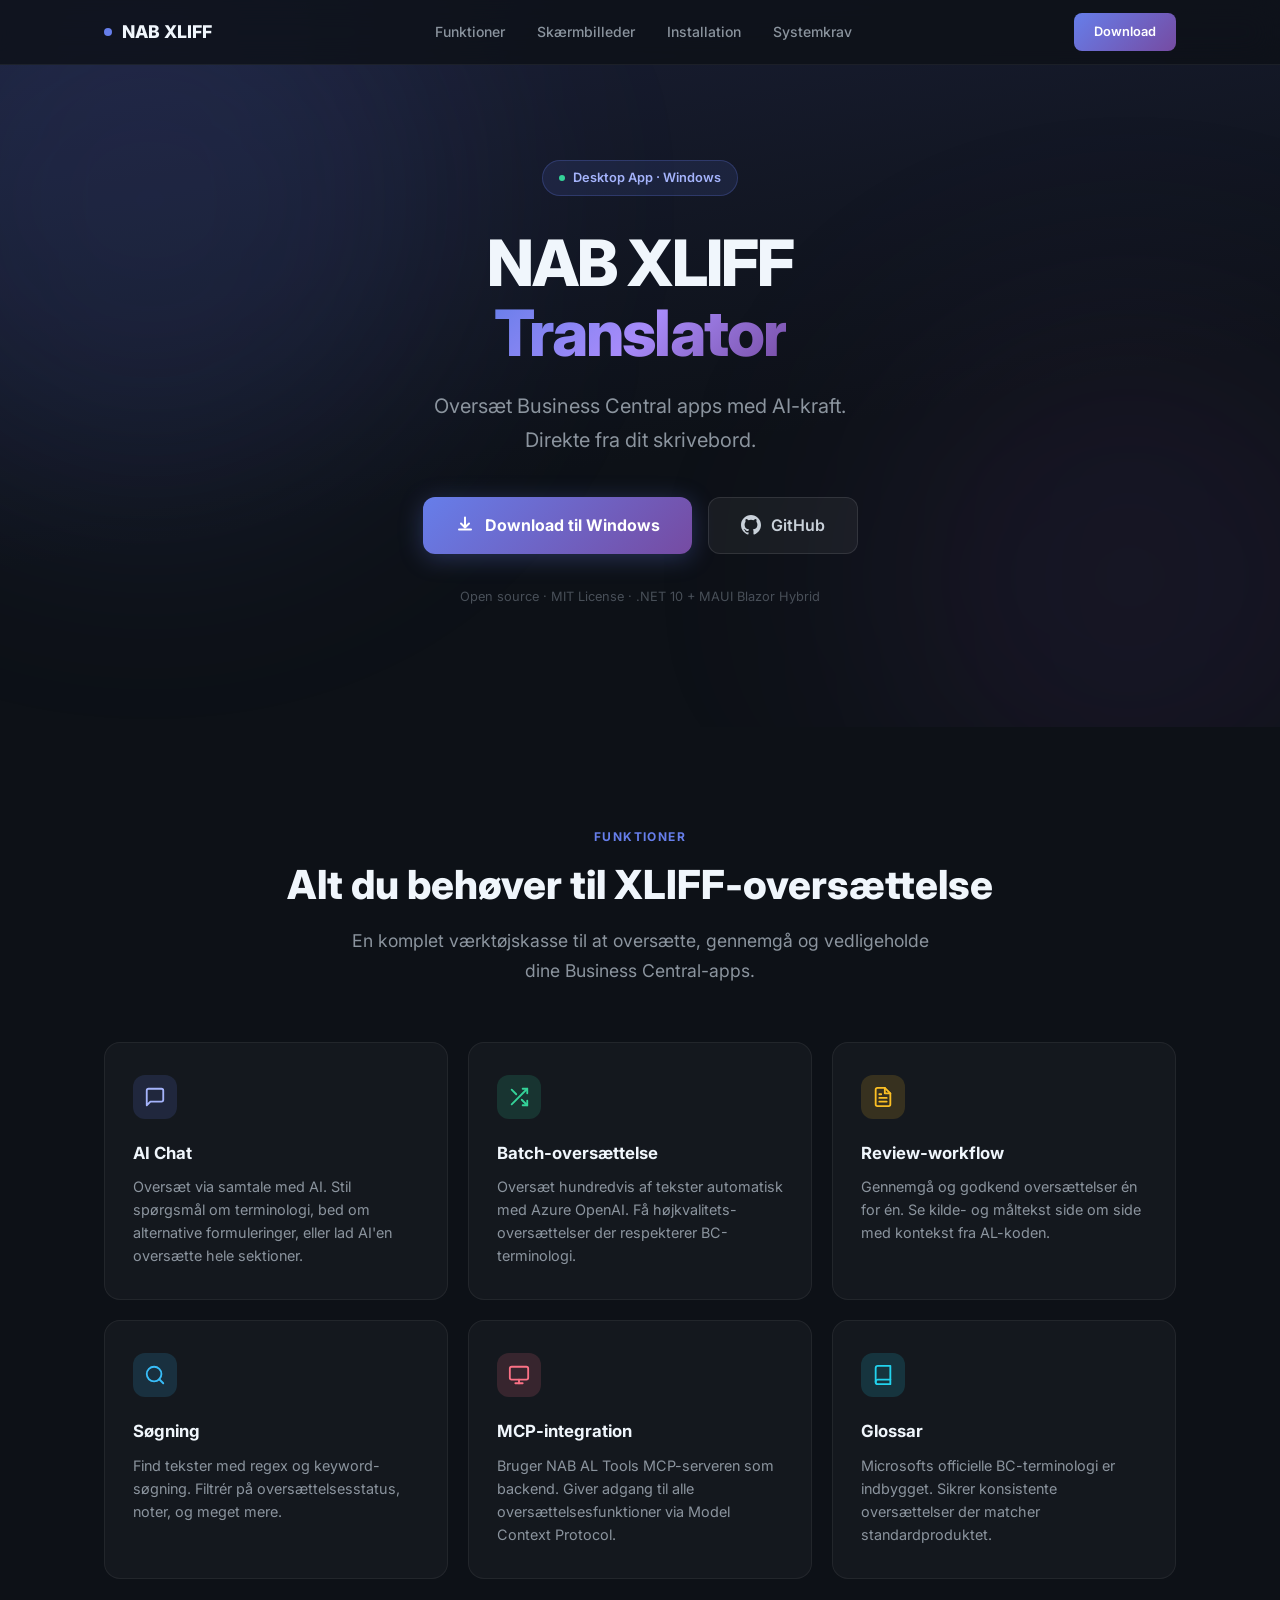
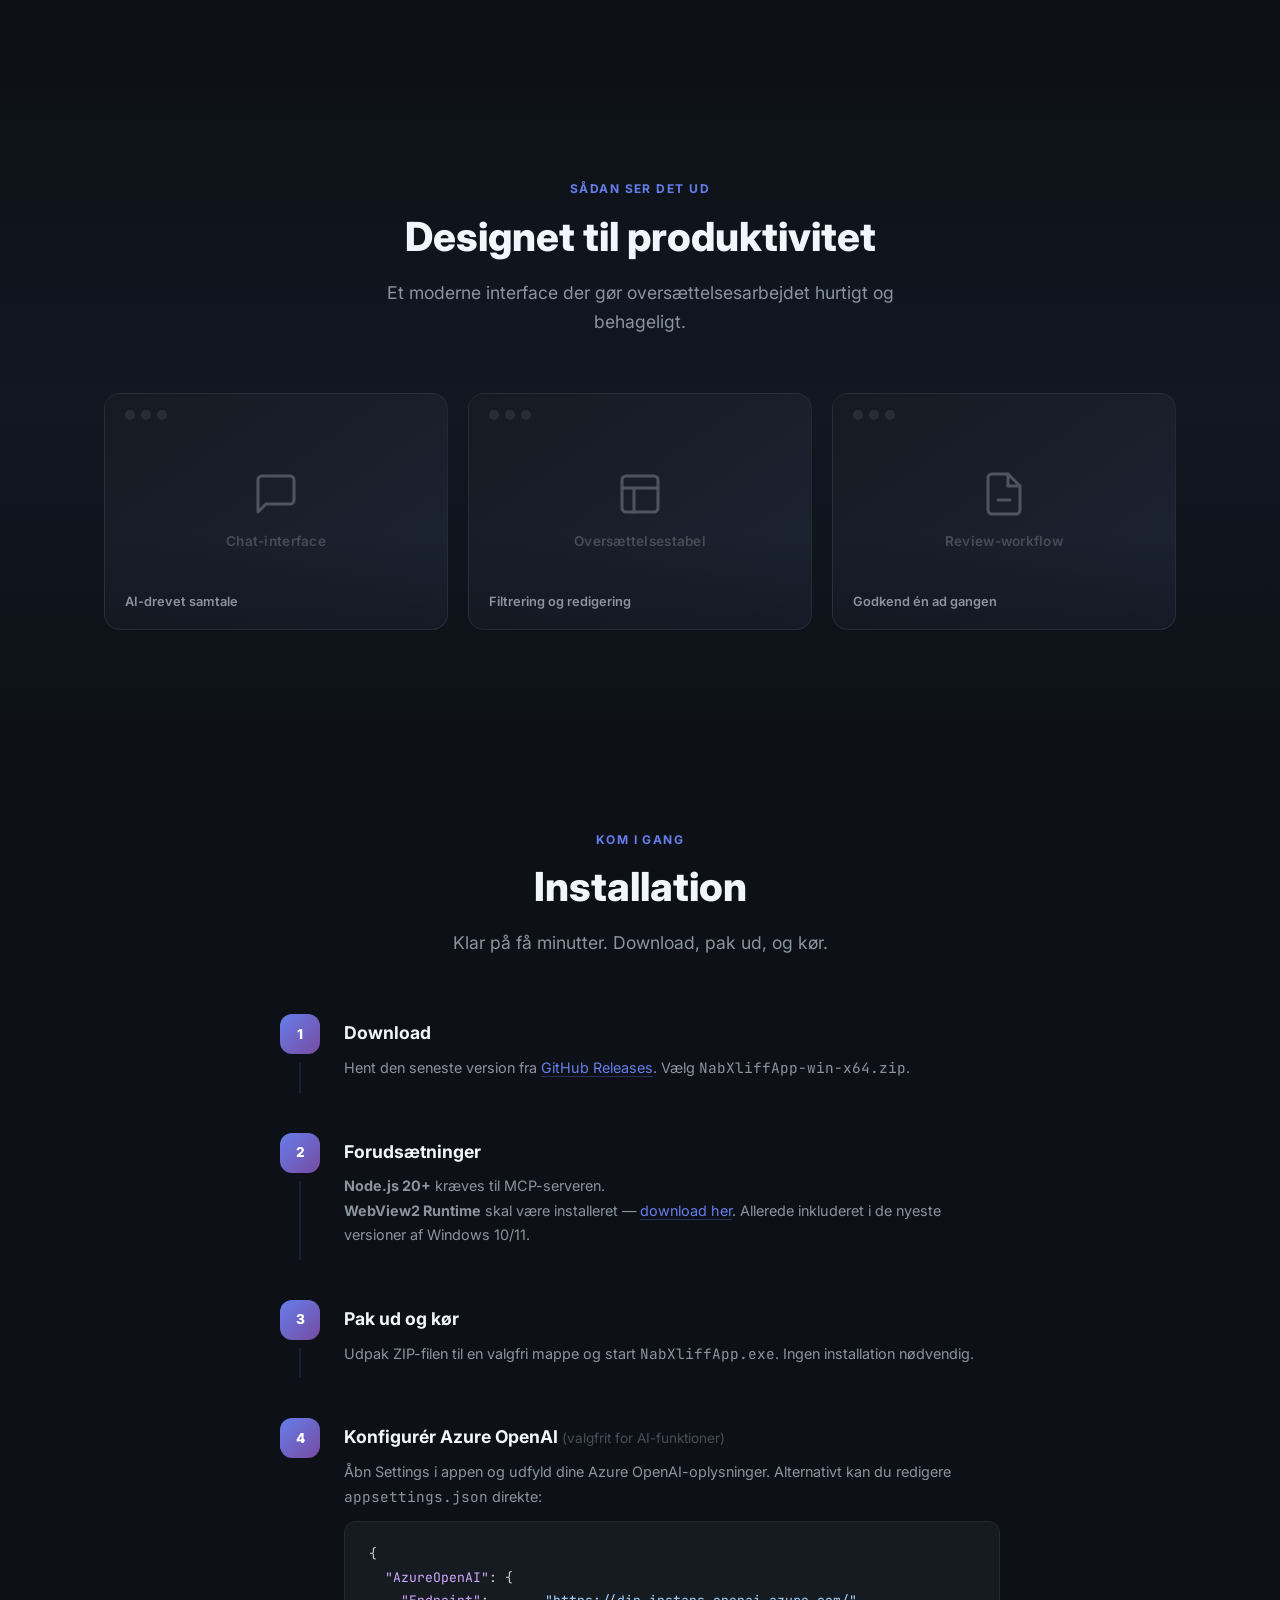
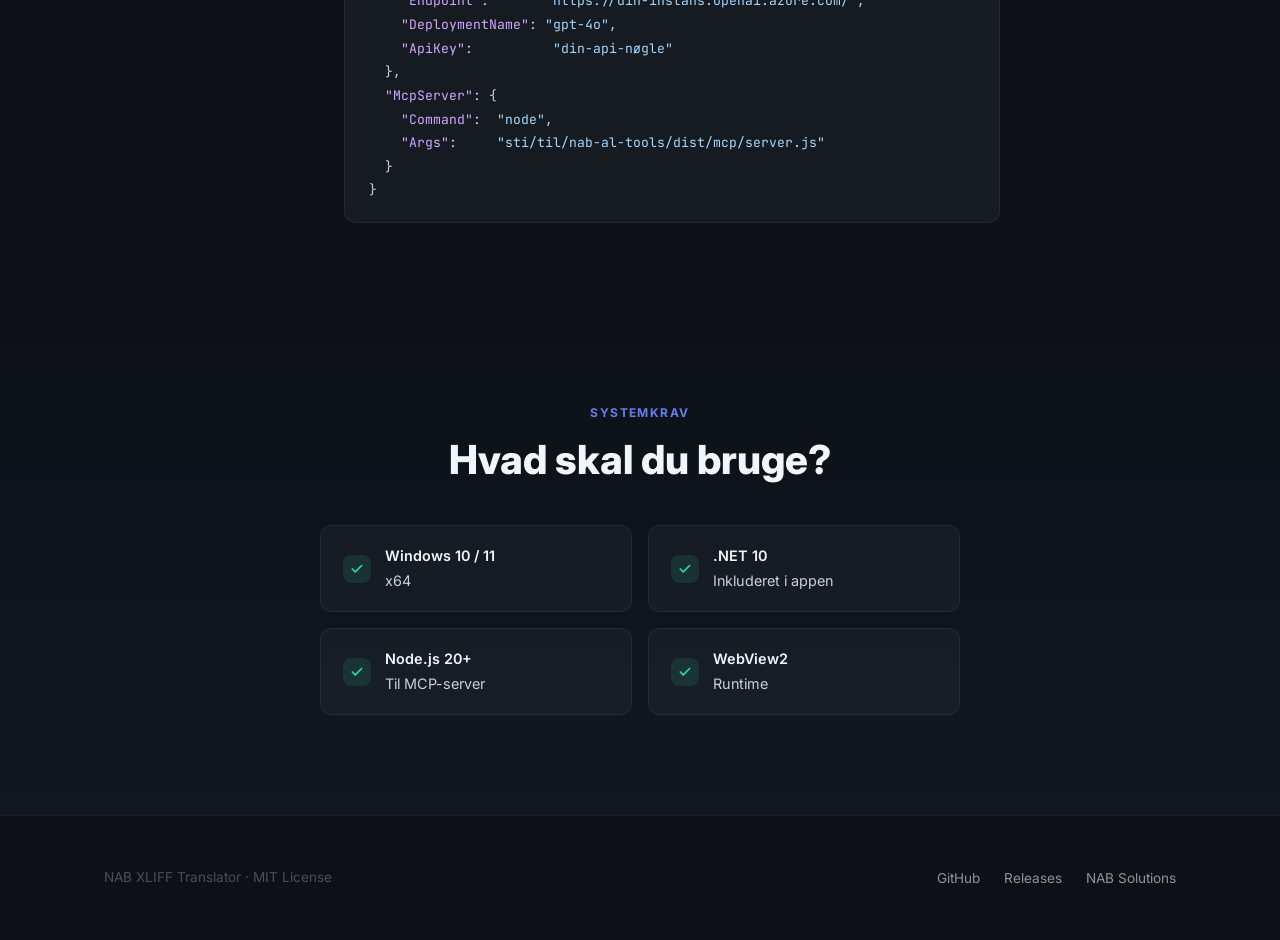
==== web/landing/index.html @ 46e9fa4e "Add desktop app build pipeline and landing page" ====
<!DOCTYPE html>
<html lang="da">
<head>
  <meta charset="UTF-8">
  <meta name="viewport" content="width=device-width, initial-scale=1.0">
  <title>NAB XLIFF Translator — Desktop App</title>
  <link rel="preconnect" href="https://fonts.googleapis.com">
  <link rel="preconnect" href="https://fonts.gstatic.com" crossorigin>
  <link href="https://fonts.googleapis.com/css2?family=Inter:wght@400;500;600;700;800&family=JetBrains+Mono:wght@400;500&display=swap" rel="stylesheet">
  <style>
    /* ── Reset & Base ─────────────────────────────────────── */
    *, *::before, *::after { margin: 0; padding: 0; box-sizing: border-box; }
    html { scroll-behavior: smooth; font-size: 16px; }
    body {
      font-family: 'Inter', -apple-system, BlinkMacSystemFont, sans-serif;
      background: #0d1117;
      color: #c9d1d9;
      line-height: 1.7;
      -webkit-font-smoothing: antialiased;
      overflow-x: hidden;
    }
    a { color: inherit; text-decoration: none; }
    img { max-width: 100%; display: block; }
    code, pre {
      font-family: 'JetBrains Mono', 'Fira Code', monospace;
    }

    /* ── Utility ──────────────────────────────────────────── */
    .container {
      max-width: 1120px;
      margin: 0 auto;
      padding: 0 24px;
    }
    .section-label {
      text-transform: uppercase;
      font-size: 0.75rem;
      font-weight: 700;
      letter-spacing: 0.12em;
      color: #667eea;
      margin-bottom: 12px;
    }
    .section-title {
      font-size: clamp(1.75rem, 4vw, 2.5rem);
      font-weight: 800;
      color: #f0f6fc;
      line-height: 1.25;
      margin-bottom: 16px;
    }
    .section-subtitle {
      font-size: 1.1rem;
      color: #8b949e;
      max-width: 600px;
      line-height: 1.7;
    }

    /* ── Ambient glow (decorative) ────────────────────────── */
    .glow {
      position: absolute;
      border-radius: 50%;
      filter: blur(120px);
      pointer-events: none;
      z-index: 0;
    }

    /* ── Nav ───────────────────────────────────────────────── */
    nav {
      position: fixed;
      top: 0;
      left: 0;
      right: 0;
      z-index: 100;
      backdrop-filter: blur(16px);
      -webkit-backdrop-filter: blur(16px);
      background: rgba(13, 17, 23, 0.8);
      border-bottom: 1px solid rgba(255,255,255,0.06);
    }
    nav .container {
      display: flex;
      align-items: center;
      justify-content: space-between;
      height: 64px;
    }
    .nav-brand {
      font-weight: 800;
      font-size: 1.1rem;
      color: #f0f6fc;
      display: flex;
      align-items: center;
      gap: 10px;
    }
    .nav-brand .dot {
      width: 8px;
      height: 8px;
      background: #667eea;
      border-radius: 50%;
      display: inline-block;
    }
    .nav-links {
      display: flex;
      gap: 32px;
      list-style: none;
    }
    .nav-links a {
      font-size: 0.875rem;
      font-weight: 500;
      color: #8b949e;
      transition: color 0.2s;
    }
    .nav-links a:hover { color: #f0f6fc; }
    .nav-cta {
      font-size: 0.8rem;
      font-weight: 600;
      padding: 8px 20px;
      border-radius: 8px;
      background: linear-gradient(135deg, #667eea 0%, #764ba2 100%);
      color: #fff;
      transition: opacity 0.2s, transform 0.15s;
    }
    .nav-cta:hover { opacity: 0.9; transform: translateY(-1px); }

    @media (max-width: 640px) {
      .nav-links { display: none; }
    }

    /* ── Hero ──────────────────────────────────────────────── */
    .hero {
      position: relative;
      padding: 160px 0 120px;
      text-align: center;
      background: linear-gradient(170deg, #1a1f36 0%, #0d1117 60%);
      overflow: hidden;
    }
    .hero .glow-1 {
      width: 600px; height: 600px;
      background: rgba(102, 126, 234, 0.12);
      top: -100px; left: -150px;
    }
    .hero .glow-2 {
      width: 500px; height: 500px;
      background: rgba(118, 75, 162, 0.10);
      bottom: -100px; right: -100px;
    }
    .hero .container { position: relative; z-index: 1; }

    .hero-badge {
      display: inline-flex;
      align-items: center;
      gap: 8px;
      padding: 6px 16px;
      border-radius: 100px;
      background: rgba(102, 126, 234, 0.12);
      border: 1px solid rgba(102, 126, 234, 0.25);
      font-size: 0.8rem;
      font-weight: 600;
      color: #a5b4fc;
      margin-bottom: 32px;
    }
    .hero-badge .badge-dot {
      width: 6px; height: 6px;
      background: #34d399;
      border-radius: 50%;
      animation: pulse-dot 2s infinite;
    }
    @keyframes pulse-dot {
      0%, 100% { opacity: 1; }
      50% { opacity: 0.4; }
    }
    .hero h1 {
      font-size: clamp(2.5rem, 6vw, 4rem);
      font-weight: 800;
      color: #f0f6fc;
      line-height: 1.1;
      margin-bottom: 20px;
      letter-spacing: -0.03em;
    }
    .hero h1 .gradient-text {
      background: linear-gradient(135deg, #667eea 0%, #a78bfa 50%, #764ba2 100%);
      -webkit-background-clip: text;
      -webkit-text-fill-color: transparent;
      background-clip: text;
    }
    .hero-tagline {
      font-size: clamp(1.05rem, 2.5vw, 1.25rem);
      color: #8b949e;
      max-width: 560px;
      margin: 0 auto 40px;
      line-height: 1.7;
    }

    .hero-actions {
      display: flex;
      gap: 16px;
      justify-content: center;
      flex-wrap: wrap;
    }
    .btn-primary {
      display: inline-flex;
      align-items: center;
      gap: 10px;
      padding: 14px 32px;
      border-radius: 12px;
      background: linear-gradient(135deg, #667eea 0%, #764ba2 100%);
      color: #fff;
      font-size: 1rem;
      font-weight: 700;
      border: none;
      cursor: pointer;
      transition: transform 0.2s, box-shadow 0.2s;
      box-shadow: 0 4px 24px rgba(102, 126, 234, 0.3);
    }
    .btn-primary:hover {
      transform: translateY(-2px);
      box-shadow: 0 8px 32px rgba(102, 126, 234, 0.45);
    }
    .btn-secondary {
      display: inline-flex;
      align-items: center;
      gap: 10px;
      padding: 14px 32px;
      border-radius: 12px;
      background: rgba(255,255,255,0.05);
      border: 1px solid rgba(255,255,255,0.1);
      color: #c9d1d9;
      font-size: 1rem;
      font-weight: 600;
      cursor: pointer;
      transition: background 0.2s, border-color 0.2s;
    }
    .btn-secondary:hover {
      background: rgba(255,255,255,0.08);
      border-color: rgba(255,255,255,0.2);
    }
    .btn-icon {
      width: 20px;
      height: 20px;
    }

    .hero-meta {
      margin-top: 32px;
      font-size: 0.8rem;
      color: #484f58;
    }

    /* ── Features ──────────────────────────────────────────── */
    .features {
      padding: 100px 0;
      position: relative;
    }
    .features-header {
      text-align: center;
      margin-bottom: 56px;
    }
    .features-header .section-subtitle {
      margin: 0 auto;
    }
    .features-grid {
      display: grid;
      grid-template-columns: repeat(3, 1fr);
      gap: 20px;
    }
    @media (max-width: 900px) {
      .features-grid { grid-template-columns: repeat(2, 1fr); }
    }
    @media (max-width: 580px) {
      .features-grid { grid-template-columns: 1fr; }
    }

    .feature-card {
      background: rgba(255,255,255,0.03);
      border: 1px solid rgba(255,255,255,0.06);
      border-radius: 16px;
      padding: 32px 28px;
      transition: background 0.25s, border-color 0.25s, transform 0.25s;
      position: relative;
      overflow: hidden;
    }
    .feature-card::before {
      content: '';
      position: absolute;
      top: 0;
      left: 0;
      right: 0;
      height: 2px;
      background: linear-gradient(90deg, transparent, #667eea, transparent);
      opacity: 0;
      transition: opacity 0.3s;
    }
    .feature-card:hover {
      background: rgba(255,255,255,0.05);
      border-color: rgba(102, 126, 234, 0.2);
      transform: translateY(-4px);
    }
    .feature-card:hover::before { opacity: 1; }

    .feature-icon {
      width: 44px;
      height: 44px;
      border-radius: 12px;
      display: flex;
      align-items: center;
      justify-content: center;
      font-size: 1.25rem;
      margin-bottom: 20px;
    }
    .fi-purple  { background: rgba(102, 126, 234, 0.15); color: #a5b4fc; }
    .fi-green   { background: rgba(52, 211, 153, 0.15); color: #34d399; }
    .fi-amber   { background: rgba(251, 191, 36, 0.15); color: #fbbf24; }
    .fi-blue    { background: rgba(56, 189, 248, 0.15); color: #38bdf8; }
    .fi-rose    { background: rgba(251, 113, 133, 0.15); color: #fb7185; }
    .fi-cyan    { background: rgba(34, 211, 238, 0.15); color: #22d3ee; }

    .feature-card h3 {
      font-size: 1.05rem;
      font-weight: 700;
      color: #f0f6fc;
      margin-bottom: 8px;
    }
    .feature-card p {
      font-size: 0.9rem;
      color: #8b949e;
      line-height: 1.6;
    }

    /* ── Screenshots ──────────────────────────────────────── */
    .screenshots {
      padding: 100px 0;
      position: relative;
      background: linear-gradient(180deg, #0d1117 0%, #111822 50%, #0d1117 100%);
    }
    .screenshots-header {
      text-align: center;
      margin-bottom: 56px;
    }
    .screenshots-header .section-subtitle { margin: 0 auto; }

    .screenshots-grid {
      display: grid;
      grid-template-columns: repeat(3, 1fr);
      gap: 20px;
    }
    @media (max-width: 800px) {
      .screenshots-grid { grid-template-columns: 1fr; }
    }

    .screenshot-card {
      aspect-ratio: 16 / 11;
      border-radius: 16px;
      background: linear-gradient(145deg, #161b22 0%, #1c2333 100%);
      border: 1px solid rgba(255,255,255,0.06);
      display: flex;
      flex-direction: column;
      align-items: center;
      justify-content: center;
      gap: 12px;
      transition: border-color 0.3s, transform 0.3s;
      position: relative;
      overflow: hidden;
    }
    .screenshot-card::after {
      content: '';
      position: absolute;
      inset: 0;
      background: linear-gradient(180deg, transparent 60%, rgba(13,17,23,0.5) 100%);
      pointer-events: none;
    }
    .screenshot-card:hover {
      border-color: rgba(102, 126, 234, 0.3);
      transform: translateY(-4px);
    }
    .screenshot-card .ss-icon {
      font-size: 2rem;
      opacity: 0.3;
    }
    .screenshot-card .ss-label {
      font-size: 0.85rem;
      font-weight: 600;
      color: #484f58;
      letter-spacing: 0.02em;
    }
    .screenshot-card .ss-caption {
      position: absolute;
      bottom: 16px;
      left: 20px;
      z-index: 1;
      font-size: 0.8rem;
      font-weight: 600;
      color: #8b949e;
    }

    /* fake window chrome */
    .window-dots {
      position: absolute;
      top: 16px;
      left: 20px;
      display: flex;
      gap: 6px;
      z-index: 1;
    }
    .window-dots span {
      width: 10px; height: 10px;
      border-radius: 50%;
      background: rgba(255,255,255,0.08);
    }

    /* ── Installation ─────────────────────────────────────── */
    .installation {
      padding: 100px 0;
    }
    .installation-header {
      text-align: center;
      margin-bottom: 56px;
    }
    .installation-header .section-subtitle { margin: 0 auto; }

    .steps {
      max-width: 720px;
      margin: 0 auto;
      display: flex;
      flex-direction: column;
      gap: 0;
    }
    .step {
      display: flex;
      gap: 24px;
      position: relative;
      padding-bottom: 40px;
    }
    .step:last-child { padding-bottom: 0; }

    .step-indicator {
      display: flex;
      flex-direction: column;
      align-items: center;
      flex-shrink: 0;
    }
    .step-number {
      width: 40px;
      height: 40px;
      border-radius: 12px;
      background: linear-gradient(135deg, #667eea 0%, #764ba2 100%);
      color: #fff;
      font-size: 0.85rem;
      font-weight: 800;
      display: flex;
      align-items: center;
      justify-content: center;
    }
    .step-line {
      flex: 1;
      width: 2px;
      background: rgba(102, 126, 234, 0.15);
      margin-top: 8px;
    }
    .step:last-child .step-line { display: none; }

    .step-content {
      flex: 1;
      padding-top: 4px;
    }
    .step-content h3 {
      font-size: 1.1rem;
      font-weight: 700;
      color: #f0f6fc;
      margin-bottom: 8px;
    }
    .step-content p {
      font-size: 0.9rem;
      color: #8b949e;
      margin-bottom: 12px;
      line-height: 1.7;
    }
    .step-content a.link {
      color: #667eea;
      border-bottom: 1px solid rgba(102, 126, 234, 0.3);
      transition: border-color 0.2s;
    }
    .step-content a.link:hover {
      border-color: #667eea;
    }

    pre.code-block {
      background: #161b22;
      border: 1px solid rgba(255,255,255,0.06);
      border-radius: 12px;
      padding: 20px 24px;
      overflow-x: auto;
      font-size: 0.82rem;
      line-height: 1.8;
      color: #c9d1d9;
      margin-top: 12px;
    }
    pre.code-block .comment { color: #484f58; }
    pre.code-block .string  { color: #a5d6ff; }
    pre.code-block .key     { color: #d2a8ff; }

    /* ── System Requirements ───────────────────────────────── */
    .sysreq {
      padding: 80px 0 100px;
      position: relative;
      background: linear-gradient(180deg, #0d1117 0%, #111822 100%);
    }
    .sysreq-header {
      text-align: center;
      margin-bottom: 40px;
    }
    .req-grid {
      max-width: 640px;
      margin: 0 auto;
      display: grid;
      grid-template-columns: 1fr 1fr;
      gap: 16px;
    }
    @media (max-width: 500px) {
      .req-grid { grid-template-columns: 1fr; }
    }
    .req-item {
      display: flex;
      align-items: center;
      gap: 14px;
      padding: 18px 22px;
      background: rgba(255,255,255,0.03);
      border: 1px solid rgba(255,255,255,0.06);
      border-radius: 12px;
    }
    .req-item .req-check {
      width: 28px;
      height: 28px;
      border-radius: 8px;
      background: rgba(52, 211, 153, 0.12);
      color: #34d399;
      display: flex;
      align-items: center;
      justify-content: center;
      font-size: 0.85rem;
      font-weight: 700;
      flex-shrink: 0;
    }
    .req-item .req-text {
      font-size: 0.9rem;
      color: #c9d1d9;
    }
    .req-item .req-text strong {
      color: #f0f6fc;
      font-weight: 600;
    }

    /* ── Footer ────────────────────────────────────────────── */
    footer {
      padding: 48px 0;
      border-top: 1px solid rgba(255,255,255,0.06);
    }
    footer .container {
      display: flex;
      align-items: center;
      justify-content: space-between;
      flex-wrap: wrap;
      gap: 16px;
    }
    .footer-left {
      font-size: 0.85rem;
      color: #484f58;
    }
    .footer-links {
      display: flex;
      gap: 24px;
      list-style: none;
    }
    .footer-links a {
      font-size: 0.85rem;
      color: #8b949e;
      transition: color 0.2s;
    }
    .footer-links a:hover { color: #f0f6fc; }

    /* ── Animations ────────────────────────────────────────── */
    @keyframes fade-up {
      from { opacity: 0; transform: translateY(24px); }
      to   { opacity: 1; transform: translateY(0); }
    }
    .fade-up {
      opacity: 0;
      animation: fade-up 0.6s ease-out forwards;
    }
    .fade-up-d1 { animation-delay: 0.1s; }
    .fade-up-d2 { animation-delay: 0.2s; }
    .fade-up-d3 { animation-delay: 0.3s; }
    .fade-up-d4 { animation-delay: 0.4s; }
  </style>
</head>
<body>

<!-- ═══════════════════ Nav ═══════════════════ -->
<nav>
  <div class="container">
    <div class="nav-brand">
      <span class="dot"></span>
      NAB XLIFF
    </div>
    <ul class="nav-links">
      <li><a href="#features">Funktioner</a></li>
      <li><a href="#screenshots">Skærmbilleder</a></li>
      <li><a href="#installation">Installation</a></li>
      <li><a href="#systemkrav">Systemkrav</a></li>
    </ul>
    <a href="#installation" class="nav-cta">Download</a>
  </div>
</nav>

<!-- ═══════════════════ Hero ══════════════════ -->
<section class="hero">
  <div class="glow glow-1"></div>
  <div class="glow glow-2"></div>
  <div class="container">
    <div class="hero-badge fade-up">
      <span class="badge-dot"></span>
      Desktop App &middot; Windows
    </div>
    <h1 class="fade-up fade-up-d1">
      NAB XLIFF<br><span class="gradient-text">Translator</span>
    </h1>
    <p class="hero-tagline fade-up fade-up-d2">
      Overs&aelig;t Business Central apps med AI-kraft.<br>
      Direkte fra dit skrivebord.
    </p>
    <div class="hero-actions fade-up fade-up-d3">
      <a href="https://github.com/rkl1976/nab-al-tools/releases/latest" class="btn-primary">
        <svg class="btn-icon" viewBox="0 0 20 20" fill="currentColor"><path d="M10 1.5a1 1 0 011 1v7.586l2.293-2.293a1 1 0 111.414 1.414l-4 4a1 1 0 01-1.414 0l-4-4a1 1 0 111.414-1.414L9 10.086V2.5a1 1 0 011-1z"/><path d="M3 14.5a1 1 0 011-1h12a1 1 0 110 2H4a1 1 0 01-1-1z"/></svg>
        Download til Windows
      </a>
      <a href="https://github.com/rkl1976/nab-al-tools" class="btn-secondary">
        <svg class="btn-icon" viewBox="0 0 20 20" fill="currentColor"><path fill-rule="evenodd" d="M10 0C4.477 0 0 4.477 0 10c0 4.42 2.865 8.166 6.839 9.489.5.092.682-.217.682-.482 0-.237-.009-.866-.013-1.7-2.782.604-3.369-1.34-3.369-1.34-.454-1.156-1.11-1.463-1.11-1.463-.908-.62.069-.608.069-.608 1.003.07 1.531 1.03 1.531 1.03.892 1.529 2.341 1.087 2.91.831.092-.646.35-1.086.636-1.337-2.22-.253-4.555-1.11-4.555-4.943 0-1.091.39-1.984 1.029-2.683-.103-.253-.446-1.27.098-2.647 0 0 .84-.268 2.75 1.026A9.578 9.578 0 0110 4.836a9.578 9.578 0 012.504.337c1.909-1.294 2.747-1.026 2.747-1.026.546 1.377.203 2.394.1 2.647.64.699 1.028 1.592 1.028 2.683 0 3.842-2.339 4.687-4.566 4.935.359.309.678.919.678 1.852 0 1.336-.012 2.415-.012 2.743 0 .267.18.579.688.481C17.138 18.163 20 14.418 20 10c0-5.523-4.477-10-10-10z" clip-rule="evenodd"/></svg>
        GitHub
      </a>
    </div>
    <p class="hero-meta fade-up fade-up-d4">Open source &middot; MIT License &middot; .NET 10 + MAUI Blazor Hybrid</p>
  </div>
</section>

<!-- ═══════════════════ Features ══════════════ -->
<section class="features" id="features">
  <div class="container">
    <div class="features-header">
      <p class="section-label">Funktioner</p>
      <h2 class="section-title">Alt du beh&oslash;ver til XLIFF-overs&aelig;ttelse</h2>
      <p class="section-subtitle">En komplet v&aelig;rkt&oslash;jskasse til at overs&aelig;tte, gennemg&aring; og vedligeholde dine Business Central-apps.</p>
    </div>
    <div class="features-grid">

      <div class="feature-card">
        <div class="feature-icon fi-purple">
          <svg width="22" height="22" viewBox="0 0 24 24" fill="none" stroke="currentColor" stroke-width="2" stroke-linecap="round" stroke-linejoin="round"><path d="M21 15a2 2 0 01-2 2H7l-4 4V5a2 2 0 012-2h14a2 2 0 012 2z"/></svg>
        </div>
        <h3>AI Chat</h3>
        <p>Overs&aelig;t via samtale med AI. Stil sp&oslash;rgsm&aring;l om terminologi, bed om alternative formuleringer, eller lad AI'en overs&aelig;tte hele sektioner.</p>
      </div>

      <div class="feature-card">
        <div class="feature-icon fi-green">
          <svg width="22" height="22" viewBox="0 0 24 24" fill="none" stroke="currentColor" stroke-width="2" stroke-linecap="round" stroke-linejoin="round"><polyline points="16 3 21 3 21 8"/><line x1="4" y1="20" x2="21" y2="3"/><polyline points="21 16 21 21 16 21"/><line x1="15" y1="15" x2="21" y2="21"/><line x1="4" y1="4" x2="9" y2="9"/></svg>
        </div>
        <h3>Batch-overs&aelig;ttelse</h3>
        <p>Overs&aelig;t hundredvis af tekster automatisk med Azure OpenAI. F&aring; h&oslash;jkvalitets-overs&aelig;ttelser der respekterer BC-terminologi.</p>
      </div>

      <div class="feature-card">
        <div class="feature-icon fi-amber">
          <svg width="22" height="22" viewBox="0 0 24 24" fill="none" stroke="currentColor" stroke-width="2" stroke-linecap="round" stroke-linejoin="round"><path d="M14 2H6a2 2 0 00-2 2v16a2 2 0 002 2h12a2 2 0 002-2V8z"/><polyline points="14 2 14 8 20 8"/><line x1="16" y1="13" x2="8" y2="13"/><line x1="16" y1="17" x2="8" y2="17"/><polyline points="10 9 9 9 8 9"/></svg>
        </div>
        <h3>Review-workflow</h3>
        <p>Gennemg&aring; og godkend overs&aelig;ttelser &eacute;n for &eacute;n. Se kilde- og m&aring;ltekst side om side med kontekst fra AL-koden.</p>
      </div>

      <div class="feature-card">
        <div class="feature-icon fi-blue">
          <svg width="22" height="22" viewBox="0 0 24 24" fill="none" stroke="currentColor" stroke-width="2" stroke-linecap="round" stroke-linejoin="round"><circle cx="11" cy="11" r="8"/><line x1="21" y1="21" x2="16.65" y2="16.65"/></svg>
        </div>
        <h3>S&oslash;gning</h3>
        <p>Find tekster med regex og keyword-s&oslash;gning. Filtr&eacute;r p&aring; overs&aelig;ttelsesstatus, noter, og meget mere.</p>
      </div>

      <div class="feature-card">
        <div class="feature-icon fi-rose">
          <svg width="22" height="22" viewBox="0 0 24 24" fill="none" stroke="currentColor" stroke-width="2" stroke-linecap="round" stroke-linejoin="round"><rect x="2" y="3" width="20" height="14" rx="2" ry="2"/><line x1="8" y1="21" x2="16" y2="21"/><line x1="12" y1="17" x2="12" y2="21"/></svg>
        </div>
        <h3>MCP-integration</h3>
        <p>Bruger NAB AL Tools MCP-serveren som backend. Giver adgang til alle overs&aelig;ttelsesfunktioner via Model Context Protocol.</p>
      </div>

      <div class="feature-card">
        <div class="feature-icon fi-cyan">
          <svg width="22" height="22" viewBox="0 0 24 24" fill="none" stroke="currentColor" stroke-width="2" stroke-linecap="round" stroke-linejoin="round"><path d="M4 19.5A2.5 2.5 0 016.5 17H20"/><path d="M6.5 2H20v20H6.5A2.5 2.5 0 014 19.5v-15A2.5 2.5 0 016.5 2z"/></svg>
        </div>
        <h3>Glossar</h3>
        <p>Microsofts officielle BC-terminologi er indbygget. Sikrer konsistente overs&aelig;ttelser der matcher standardproduktet.</p>
      </div>

    </div>
  </div>
</section>

<!-- ═══════════════════ Screenshots ═══════════ -->
<section class="screenshots" id="screenshots">
  <div class="container">
    <div class="screenshots-header">
      <p class="section-label">S&aring;dan ser det ud</p>
      <h2 class="section-title">Designet til produktivitet</h2>
      <p class="section-subtitle">Et moderne interface der g&oslash;r overs&aelig;ttelsesarbejdet hurtigt og behageligt.</p>
    </div>
    <div class="screenshots-grid">

      <div class="screenshot-card">
        <div class="window-dots"><span></span><span></span><span></span></div>
        <svg class="ss-icon" width="48" height="48" viewBox="0 0 24 24" fill="none" stroke="currentColor" stroke-width="1.5" stroke-linecap="round" stroke-linejoin="round"><path d="M21 15a2 2 0 01-2 2H7l-4 4V5a2 2 0 012-2h14a2 2 0 012 2z"/></svg>
        <span class="ss-label">Chat-interface</span>
        <span class="ss-caption">AI-drevet samtale</span>
      </div>

      <div class="screenshot-card">
        <div class="window-dots"><span></span><span></span><span></span></div>
        <svg class="ss-icon" width="48" height="48" viewBox="0 0 24 24" fill="none" stroke="currentColor" stroke-width="1.5" stroke-linecap="round" stroke-linejoin="round"><rect x="3" y="3" width="18" height="18" rx="2" ry="2"/><line x1="3" y1="9" x2="21" y2="9"/><line x1="9" y1="21" x2="9" y2="9"/></svg>
        <span class="ss-label">Overs&aelig;ttelsestabel</span>
        <span class="ss-caption">Filtrering og redigering</span>
      </div>

      <div class="screenshot-card">
        <div class="window-dots"><span></span><span></span><span></span></div>
        <svg class="ss-icon" width="48" height="48" viewBox="0 0 24 24" fill="none" stroke="currentColor" stroke-width="1.5" stroke-linecap="round" stroke-linejoin="round"><path d="M14 2H6a2 2 0 00-2 2v16a2 2 0 002 2h12a2 2 0 002-2V8z"/><polyline points="14 2 14 8 20 8"/><line x1="9" y1="15" x2="15" y2="15"/></svg>
        <span class="ss-label">Review-workflow</span>
        <span class="ss-caption">Godkend &eacute;n ad gangen</span>
      </div>

    </div>
  </div>
</section>

<!-- ═══════════════════ Installation ══════════ -->
<section class="installation" id="installation">
  <div class="container">
    <div class="installation-header">
      <p class="section-label">Kom i gang</p>
      <h2 class="section-title">Installation</h2>
      <p class="section-subtitle">Klar p&aring; f&aring; minutter. Download, pak ud, og k&oslash;r.</p>
    </div>

    <div class="steps">

      <!-- Step 1 -->
      <div class="step">
        <div class="step-indicator">
          <div class="step-number">1</div>
          <div class="step-line"></div>
        </div>
        <div class="step-content">
          <h3>Download</h3>
          <p>
            Hent den seneste version fra
            <a href="https://github.com/rkl1976/nab-al-tools/releases" class="link">GitHub Releases</a>.
            V&aelig;lg <code>NabXliffApp-win-x64.zip</code>.
          </p>
        </div>
      </div>

      <!-- Step 2 -->
      <div class="step">
        <div class="step-indicator">
          <div class="step-number">2</div>
          <div class="step-line"></div>
        </div>
        <div class="step-content">
          <h3>Foruds&aelig;tninger</h3>
          <p>
            <strong>Node.js 20+</strong> kr&aelig;ves til MCP-serveren.<br>
            <strong>WebView2 Runtime</strong> skal v&aelig;re installeret &mdash;
            <a href="https://developer.microsoft.com/en-us/microsoft-edge/webview2/" class="link">download her</a>.
            Allerede inkluderet i de nyeste versioner af Windows&nbsp;10/11.
          </p>
        </div>
      </div>

      <!-- Step 3 -->
      <div class="step">
        <div class="step-indicator">
          <div class="step-number">3</div>
          <div class="step-line"></div>
        </div>
        <div class="step-content">
          <h3>Pak ud og k&oslash;r</h3>
          <p>
            Udpak ZIP-filen til en valgfri mappe og start <code>NabXliffApp.exe</code>.
            Ingen installation n&oslash;dvendig.
          </p>
        </div>
      </div>

      <!-- Step 4 -->
      <div class="step">
        <div class="step-indicator">
          <div class="step-number">4</div>
          <div class="step-line"></div>
        </div>
        <div class="step-content">
          <h3>Konfigur&eacute;r Azure OpenAI <span style="color:#484f58;font-weight:400;font-size:0.85rem;">(valgfrit for AI-funktioner)</span></h3>
          <p>
            &Aring;bn Settings i appen og udfyld dine Azure OpenAI-oplysninger.
            Alternativt kan du redigere <code>appsettings.json</code> direkte:
          </p>
          <pre class="code-block">{
  <span class="key">"AzureOpenAI"</span>: {
    <span class="key">"Endpoint"</span>:       <span class="string">"https://din-instans.openai.azure.com/"</span>,
    <span class="key">"DeploymentName"</span>: <span class="string">"gpt-4o"</span>,
    <span class="key">"ApiKey"</span>:          <span class="string">"din-api-n&oslash;gle"</span>
  },
  <span class="key">"McpServer"</span>: {
    <span class="key">"Command"</span>:  <span class="string">"node"</span>,
    <span class="key">"Args"</span>:     <span class="string">"sti/til/nab-al-tools/dist/mcp/server.js"</span>
  }
}</pre>
        </div>
      </div>

    </div>
  </div>
</section>

<!-- ═══════════════════ System Requirements ═══ -->
<section class="sysreq" id="systemkrav">
  <div class="container">
    <div class="sysreq-header">
      <p class="section-label">Systemkrav</p>
      <h2 class="section-title">Hvad skal du bruge?</h2>
    </div>
    <div class="req-grid">
      <div class="req-item">
        <div class="req-check">
          <svg width="14" height="14" viewBox="0 0 24 24" fill="none" stroke="currentColor" stroke-width="3" stroke-linecap="round" stroke-linejoin="round"><polyline points="20 6 9 17 4 12"/></svg>
        </div>
        <div class="req-text"><strong>Windows 10 / 11</strong><br>x64</div>
      </div>
      <div class="req-item">
        <div class="req-check">
          <svg width="14" height="14" viewBox="0 0 24 24" fill="none" stroke="currentColor" stroke-width="3" stroke-linecap="round" stroke-linejoin="round"><polyline points="20 6 9 17 4 12"/></svg>
        </div>
        <div class="req-text"><strong>.NET 10</strong><br>Inkluderet i appen</div>
      </div>
      <div class="req-item">
        <div class="req-check">
          <svg width="14" height="14" viewBox="0 0 24 24" fill="none" stroke="currentColor" stroke-width="3" stroke-linecap="round" stroke-linejoin="round"><polyline points="20 6 9 17 4 12"/></svg>
        </div>
        <div class="req-text"><strong>Node.js 20+</strong><br>Til MCP-server</div>
      </div>
      <div class="req-item">
        <div class="req-check">
          <svg width="14" height="14" viewBox="0 0 24 24" fill="none" stroke="currentColor" stroke-width="3" stroke-linecap="round" stroke-linejoin="round"><polyline points="20 6 9 17 4 12"/></svg>
        </div>
        <div class="req-text"><strong>WebView2</strong><br>Runtime</div>
      </div>
    </div>
  </div>
</section>

<!-- ═══════════════════ Footer ════════════════ -->
<footer>
  <div class="container">
    <div class="footer-left">
      NAB XLIFF Translator &middot; MIT License
    </div>
    <ul class="footer-links">
      <li><a href="https://github.com/rkl1976/nab-al-tools">GitHub</a></li>
      <li><a href="https://github.com/rkl1976/nab-al-tools/releases">Releases</a></li>
      <li><a href="https://www.nabsolutions.dk">NAB Solutions</a></li>
    </ul>
  </div>
</footer>

</body>
</html>
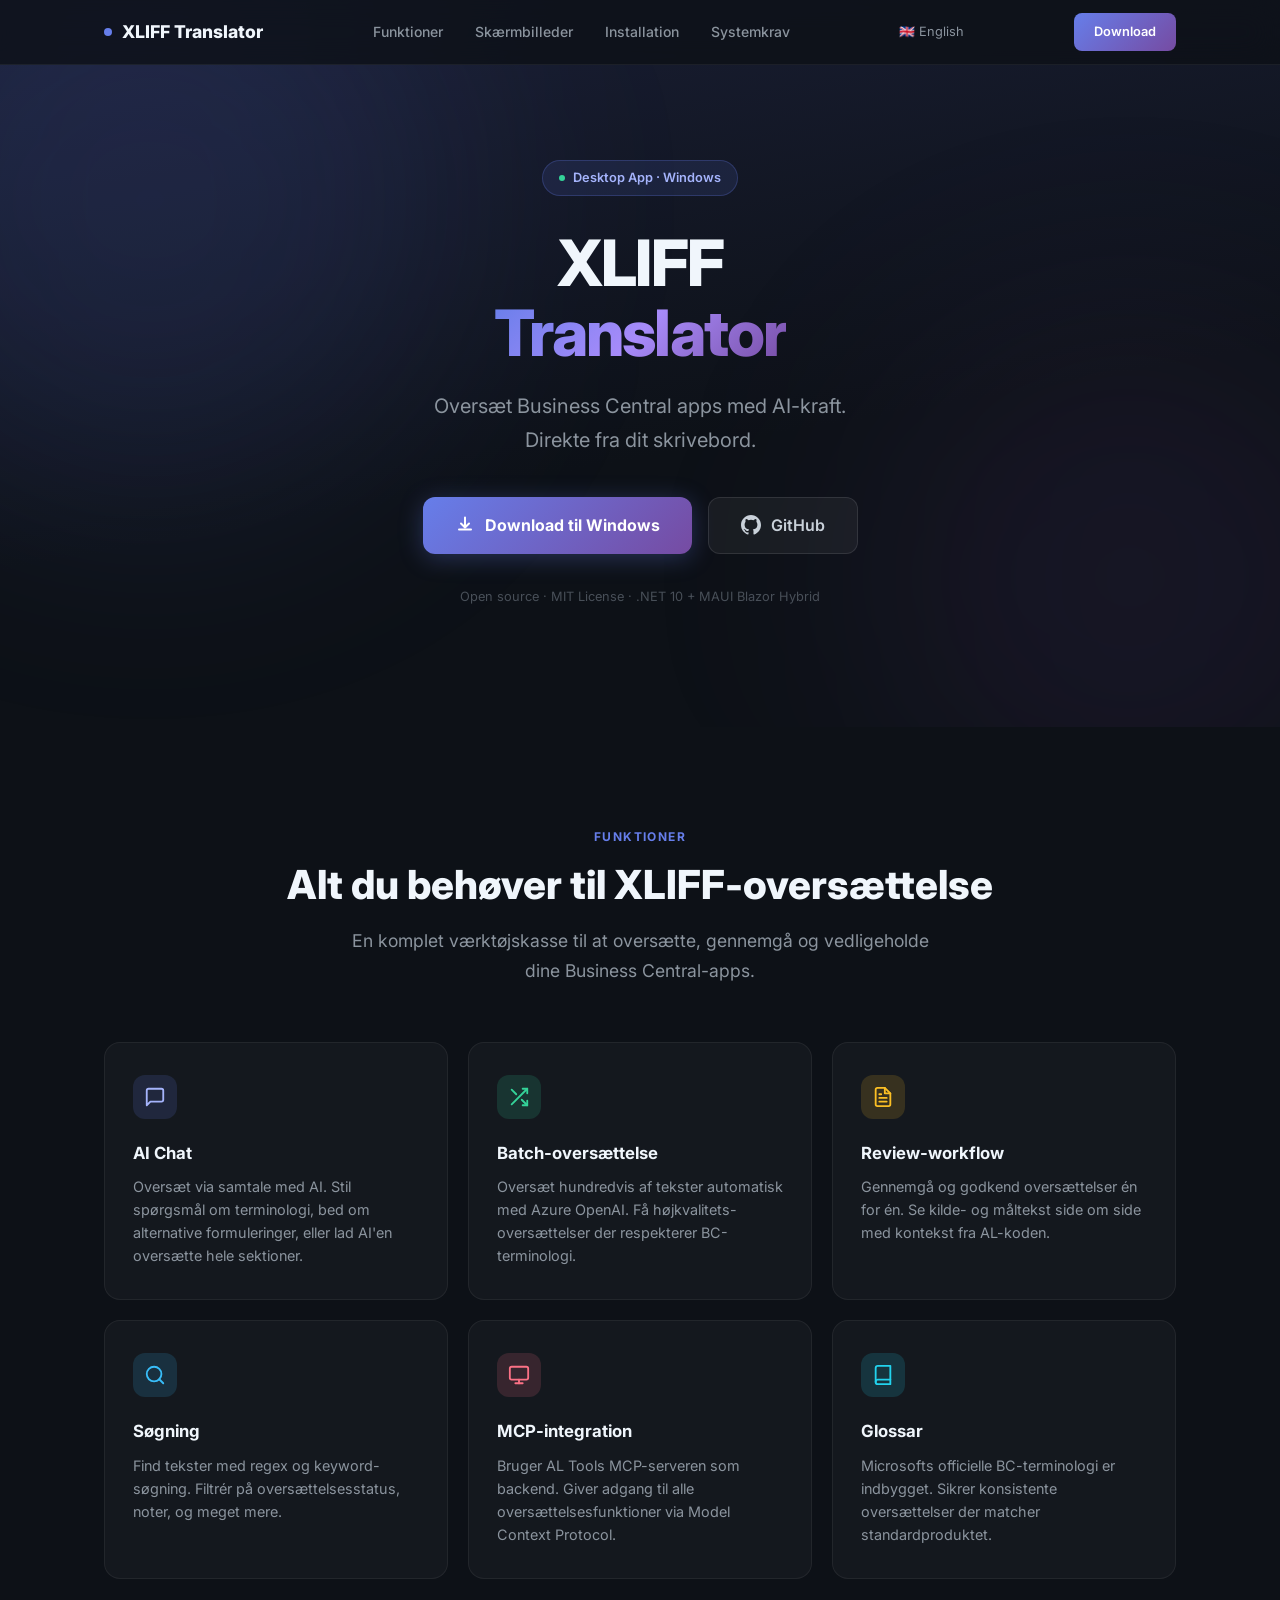
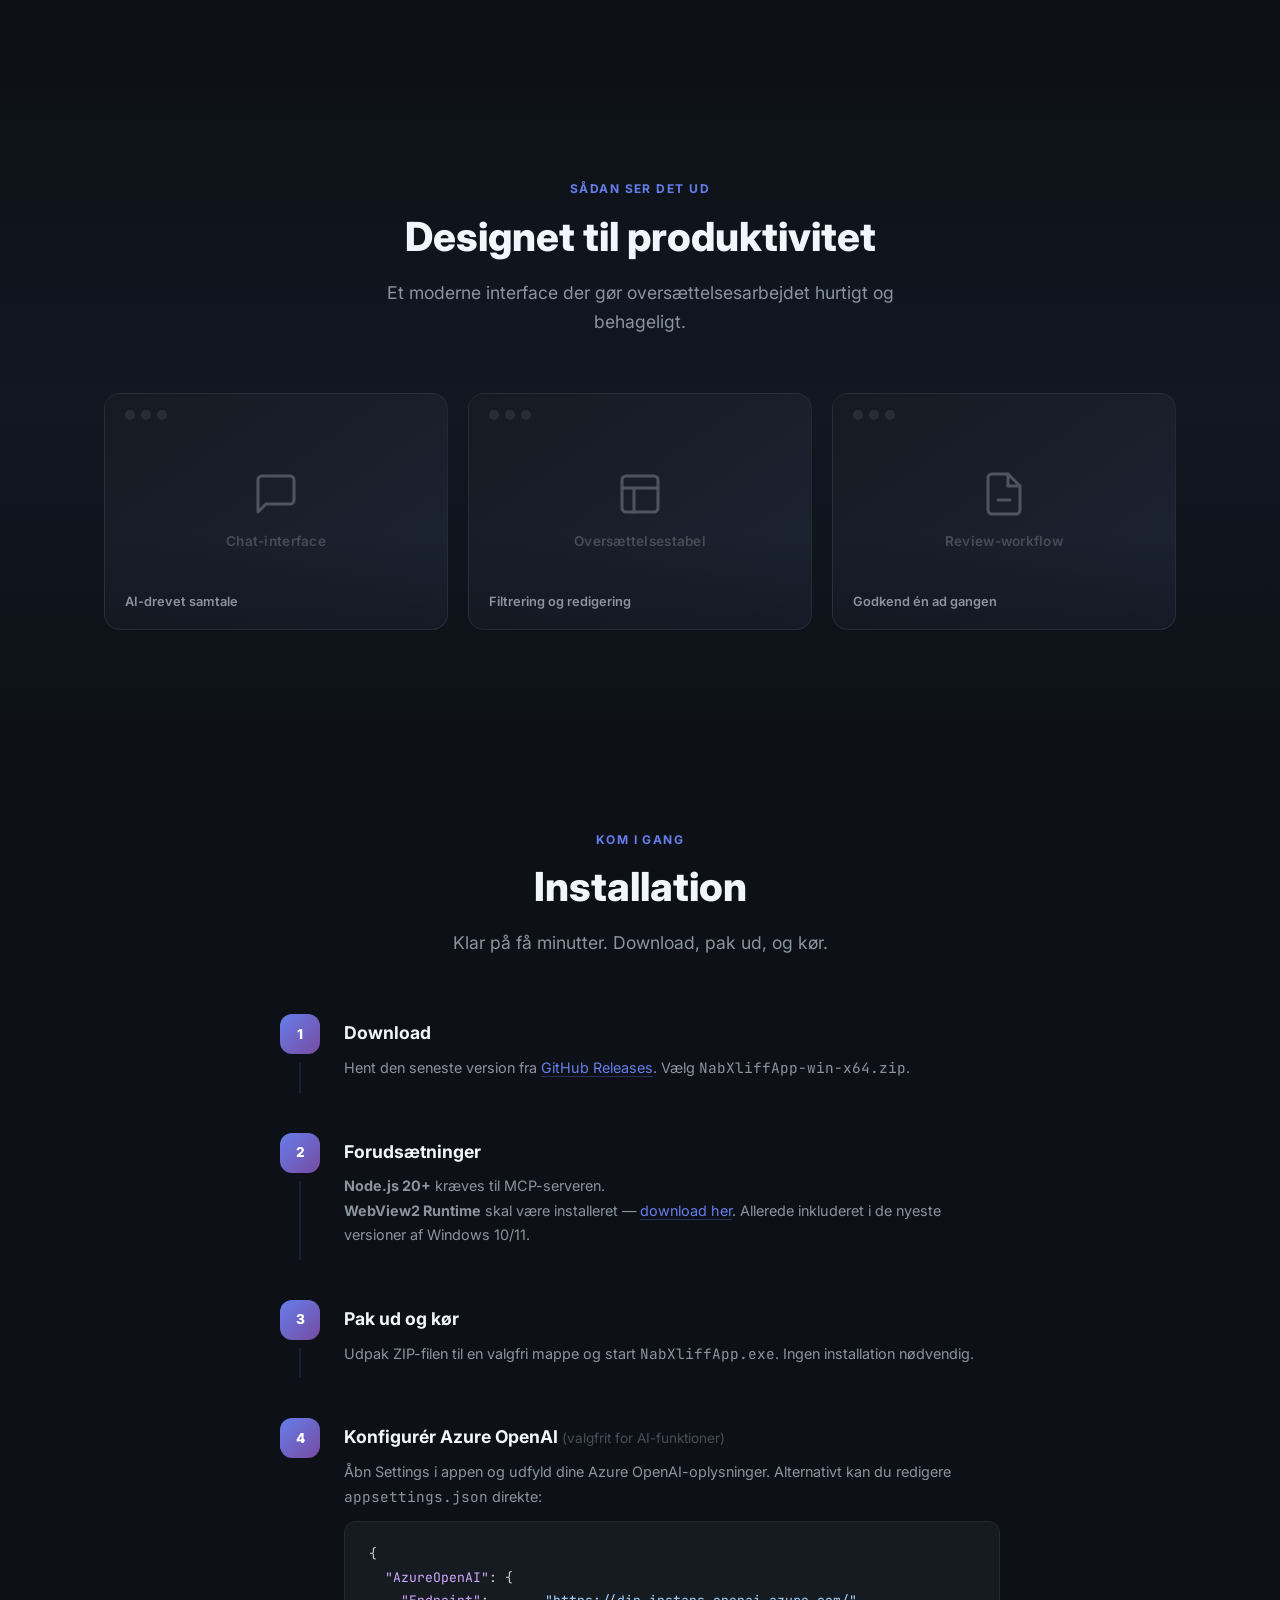
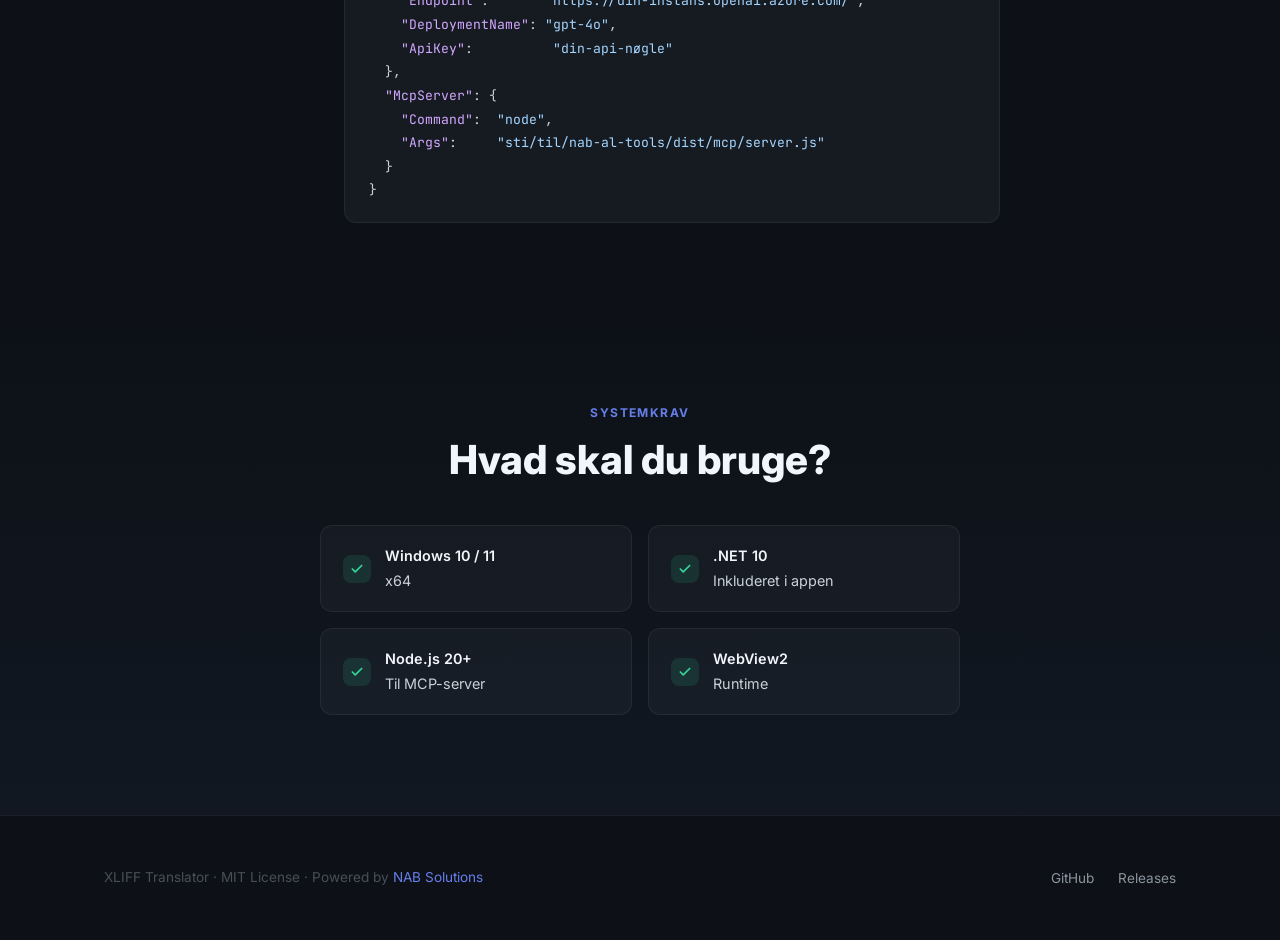
==== commit a184791c: "fix: update branding references from NAB XLIFF to XLIFF Translator in HTML files" ====
--- a/web/landing/index.html
+++ b/web/landing/index.html
@@ -3,7 +3,7 @@
 <head>
   <meta charset="UTF-8">
   <meta name="viewport" content="width=device-width, initial-scale=1.0">
-  <title>NAB XLIFF Translator — Desktop App</title>
+  <title>XLIFF Translator — Desktop App</title>
   <link rel="preconnect" href="https://fonts.googleapis.com">
   <link rel="preconnect" href="https://fonts.gstatic.com" crossorigin>
   <link href="https://fonts.googleapis.com/css2?family=Inter:wght@400;500;600;700;800&family=JetBrains+Mono:wght@400;500&display=swap" rel="stylesheet">
@@ -594,7 +594,7 @@
   <div class="container">
     <div class="nav-brand">
       <span class="dot"></span>
-      NAB XLIFF
+      XLIFF Translator
     </div>
     <ul class="nav-links">
       <li><a href="#features">Funktioner</a></li>
@@ -602,6 +602,7 @@
       <li><a href="#installation">Installation</a></li>
       <li><a href="#systemkrav">Systemkrav</a></li>
     </ul>
+    <a href="en.html" style="font-size:0.8rem;color:#8b949e;">🇬🇧 English</a>
     <a href="#installation" class="nav-cta">Download</a>
   </div>
 </nav>
@@ -616,7 +617,7 @@
       Desktop App &middot; Windows
     </div>
     <h1 class="fade-up fade-up-d1">
-      NAB XLIFF<br><span class="gradient-text">Translator</span>
+      XLIFF<br><span class="gradient-text">Translator</span>
     </h1>
     <p class="hero-tagline fade-up fade-up-d2">
       Overs&aelig;t Business Central apps med AI-kraft.<br>
@@ -683,7 +684,7 @@
           <svg width="22" height="22" viewBox="0 0 24 24" fill="none" stroke="currentColor" stroke-width="2" stroke-linecap="round" stroke-linejoin="round"><rect x="2" y="3" width="20" height="14" rx="2" ry="2"/><line x1="8" y1="21" x2="16" y2="21"/><line x1="12" y1="17" x2="12" y2="21"/></svg>
         </div>
         <h3>MCP-integration</h3>
-        <p>Bruger NAB AL Tools MCP-serveren som backend. Giver adgang til alle overs&aelig;ttelsesfunktioner via Model Context Protocol.</p>
+        <p>Bruger AL Tools MCP-serveren som backend. Giver adgang til alle overs&aelig;ttelsesfunktioner via Model Context Protocol.</p>
       </div>
 
       <div class="feature-card">
@@ -862,12 +863,11 @@
 <footer>
   <div class="container">
     <div class="footer-left">
-      NAB XLIFF Translator &middot; MIT License
+      XLIFF Translator &middot; MIT License &middot; Powered by <a href="https://www.nabsolutions.dk" style="color:#667eea;">NAB Solutions</a>
     </div>
     <ul class="footer-links">
       <li><a href="https://github.com/rkl1976/nab-al-tools">GitHub</a></li>
       <li><a href="https://github.com/rkl1976/nab-al-tools/releases">Releases</a></li>
-      <li><a href="https://www.nabsolutions.dk">NAB Solutions</a></li>
     </ul>
   </div>
 </footer>
